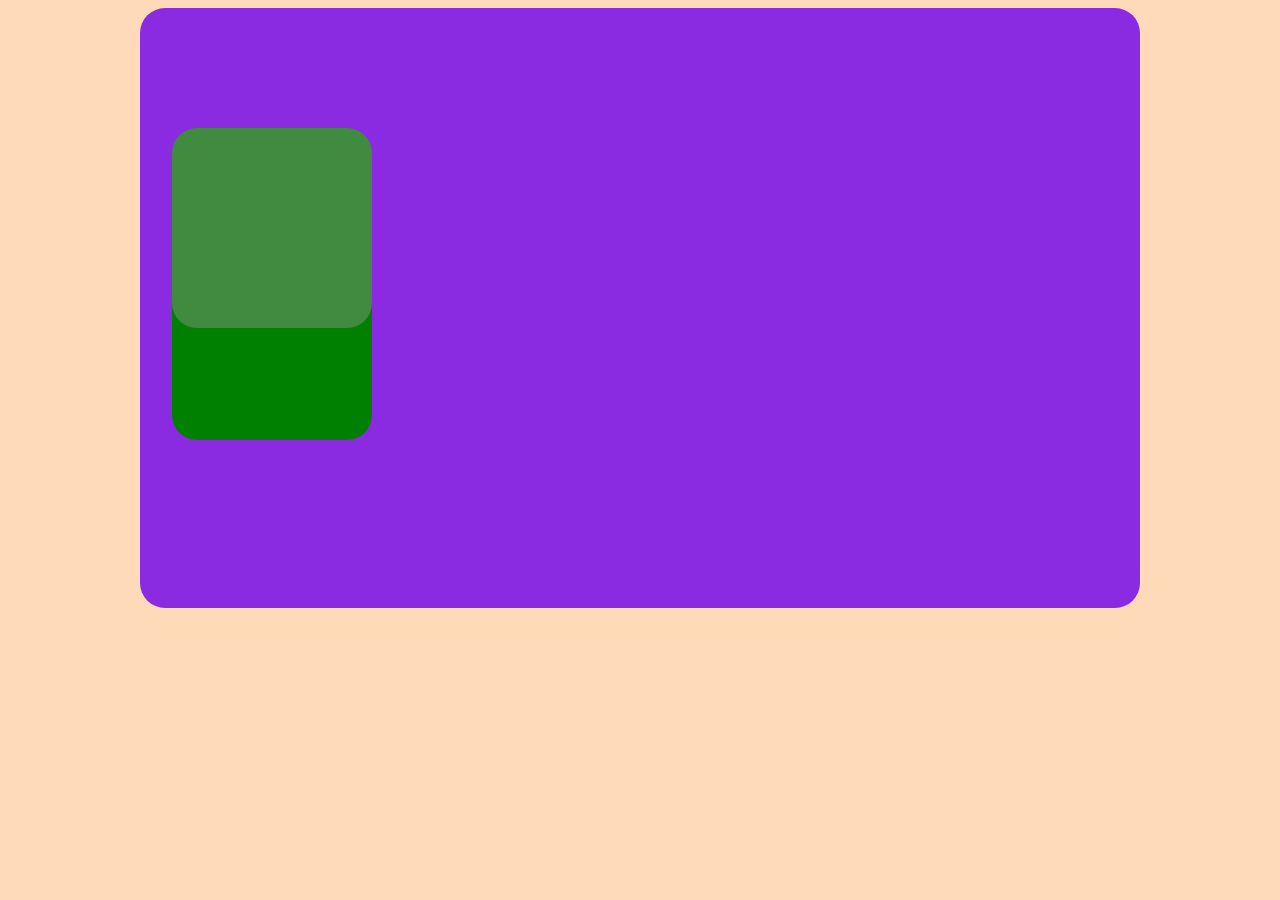
==== index.html @ 0c93285c "step1" ====
<!DOCTYPE html>
<html>
    <head>
        <meta charset="utf-8">
        <title></title>
        <link rel="stylesheet" href="css\style.css">
    </head>

    <body>
    
    <div class="bigbox">
        <div class="box1"><p class="boxp1"></p></div>
        <div class="box2"><p class="boxp2"></p></div>



        <!--
        <div class="box3"><p class="boxp3"></p></div>
        <div class="box4"><p class="boxp4"></p></div>
        <div class="box5"><p class="boxp5"></p></div>
        <div class="box6"><p class="boxp6"></p></div>
        <div class="box7"><p class="boxp7"></p></div>
        <div class="box8"><p class="boxp8"></p></div>
        <div class="box9"><p class="boxp9"></p></div>
        <div class="box10"><p class="boxp10"></p></div>
        <div class="box11"><p class="boxp11"></p></div>
        <div class="box12"><p class="boxp12"></p></div>
        <div class="box13"><p class="boxp13"></p></div>
        <div class="box14"><p class="boxp14"></p></div>-->
     
    </div>  
    </body>
</html>
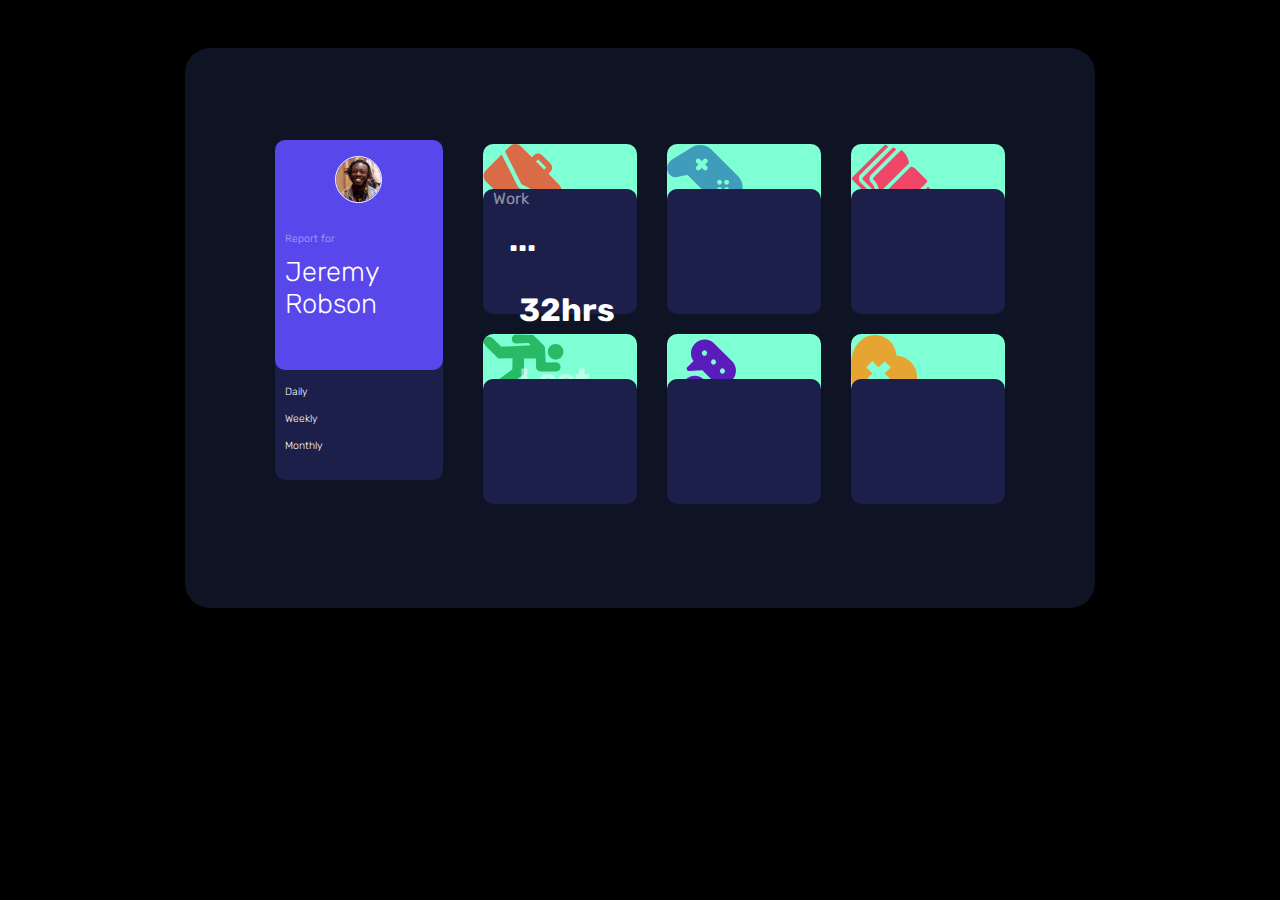
==== commit ce101fe5: "almostdone" ====
--- a/index.html
+++ b/index.html
@@ -1,33 +1,60 @@
 <!DOCTYPE html>
-<html>
+<html lang="en">
     <head>
-        <meta charset="utf-8">
-        <title></title>
-        <link rel="stylesheet" href="css\style.css">
+  <meta charset="UTF-8">
+  <meta name="viewport" content="width=device-width, initial-scale=1.0"> <!-- displays site properly based on user's device -->
+  <link rel="icon" type="image/png" sizes="32x32" href="sources\images\favicon-32x32.png">
+  <title>Frontend Mentor | Time tracking dashboard</title>
+  <link rel="stylesheet" href="css\style.css">
+  <link rel="preconnect" href="https://fonts.googleapis.com">
+<link rel="preconnect" href="https://fonts.gstatic.com" crossorigin>
+<link href="https://fonts.googleapis.com/css2?family=Rubik:wght@300;400;500&display=swap" rel="stylesheet">
     </head>
 
     <body>
     
-    <div class="bigbox">
-        <div class="box1"><p class="boxp1"></p></div>
-        <div class="box2"><p class="boxp2"></p></div>
+        <div class="bigbox">
 
-
-
-        <!--
-        <div class="box3"><p class="boxp3"></p></div>
-        <div class="box4"><p class="boxp4"></p></div>
-        <div class="box5"><p class="boxp5"></p></div>
-        <div class="box6"><p class="boxp6"></p></div>
-        <div class="box7"><p class="boxp7"></p></div>
-        <div class="box8"><p class="boxp8"></p></div>
-        <div class="box9"><p class="boxp9"></p></div>
-        <div class="box10"><p class="boxp10"></p></div>
-        <div class="box11"><p class="boxp11"></p></div>
-        <div class="box12"><p class="boxp12"></p></div>
-        <div class="box13"><p class="boxp13"></p></div>
-        <div class="box14"><p class="boxp14"></p></div>-->
-     
-    </div>  
-    </body>
-</html>+            <div class="bigbox1">
+                <div class="box1 frontbox allbox1"><p class="boxp1 btp sm bmr">Daily
+                <p class="sm bmr">Weekly</p><p class="sm bmr">Monthly</p></div>
+                <div class="box2 backbox allbox1">
+                    <img class="photo" src="sources\images\image-jeremy.png" alt="" height=45rem>
+                    <p class="boxp2 sm op">Report for
+                    </p><p class="titles">Jeremy Robson</p></div>
+            </div>
+            
+            <div class="bigbox2">
+                <div class="bigbox21">
+                    <div class="box4 backbox2 allbox2"><p class="boxp4"></p>
+                        <img src="sources\images\icon-work.svg" alt=""></div>
+                    <div class="box3 frontbox2 allbox2">
+                        <p class="op">Work</h1><h1 class="up">...</p><p class="boxp3">32hrs </p><p class="op">
+                        Last week - 36hrs</p></div>
+                </div><div class="bigbox21">
+                    <div class="box6 backbox2 allbox2"><p class="boxp6"></p>
+                        <img src="sources\images\icon-play.svg" alt=""></div>
+                    <div class="box5 frontbox2 allbox2" class="color"><p class="boxp5"></p></div>
+                    
+                
+                </div><div class="bigbox21">
+                    <div class="box8 backbox2 allbox2"><p class="boxp8"></p><img src="sources\images\icon-study.svg" alt=""></div>
+                    <div class="box7 frontbox2 allbox2"><p class="boxp7"></p></div>
+                </div><div class="bigbox21">
+                    <div class="box9 backbox2 allbox2"><p class="boxp9"></p><img src="sources\images\icon-exercise.svg" alt=""></div>
+                    <div class="box10 frontbox2 allbox2"><p class="boxp10"></p></div>
+                    
+                
+                </div><div class="bigbox21">
+                    <div class="box11 backbox2 allbox2"><p class="boxp11"></p><img src="sources\images\icon-social.svg" alt=""></div>
+                    <div class="box12 frontbox2 allbox2"><p class="boxp12"></p></div>      
+                </div><div class="bigbox21">                    
+                    <div class="box13 backbox2 allbox2"><p class="boxp13"></p><img src="sources\images\icon-self-care.svg" alt=""></div>
+                    <div class="box14 frontbox2 allbox2"><p class="boxp14"></p></div>
+                
+               
+                
+            </div>
+        </div>
+    
+    </body>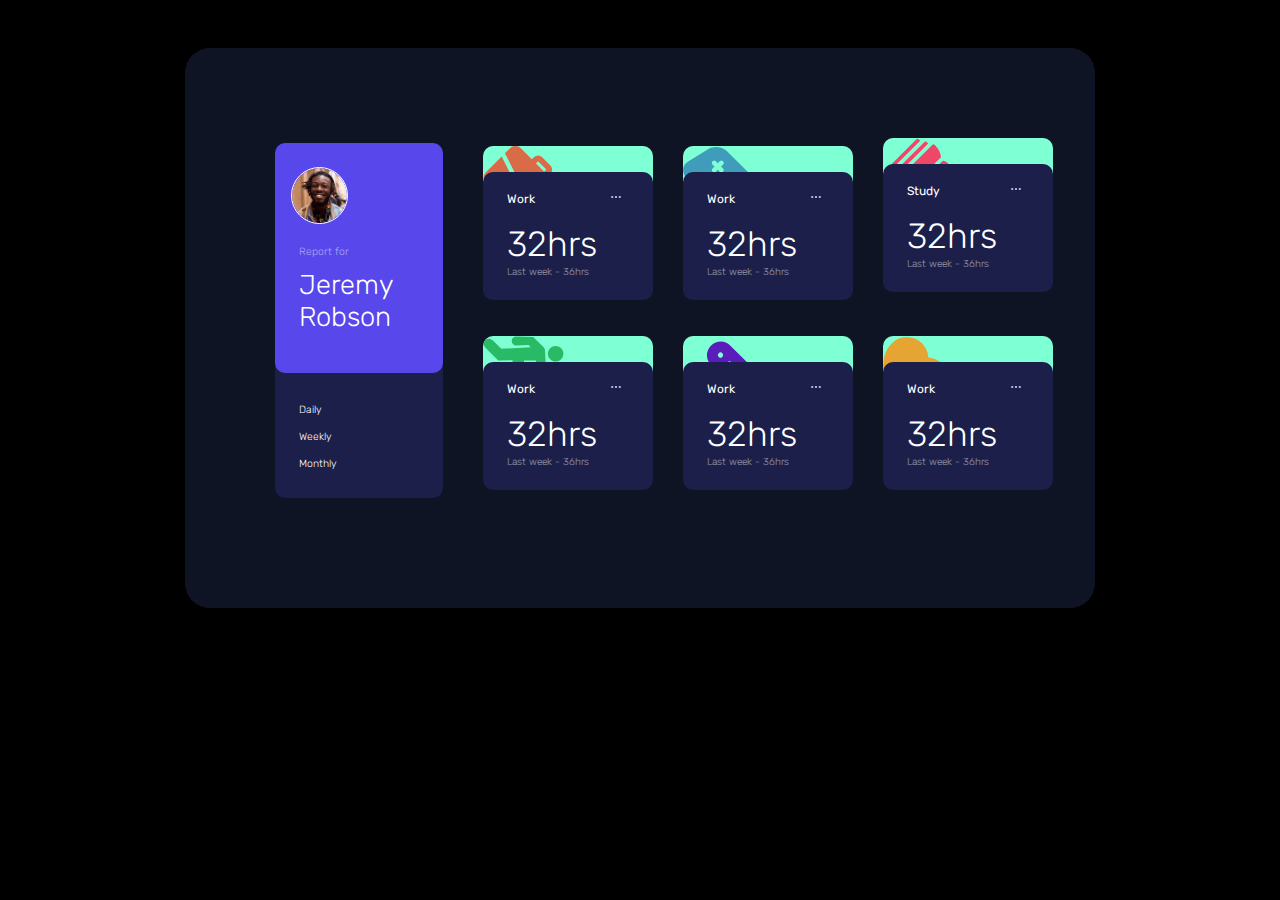
==== commit a431b66f: "almostdone" ====
--- a/index.html
+++ b/index.html
@@ -2,7 +2,7 @@
 <html lang="en">
     <head>
   <meta charset="UTF-8">
-  <meta name="viewport" content="width=device-width, initial-scale=1.0"> <!-- displays site properly based on user's device -->
+  <meta name="viewport" content="width=device-width, initial-scale=1.0">
   <link rel="icon" type="image/png" sizes="32x32" href="sources\images\favicon-32x32.png">
   <title>Frontend Mentor | Time tracking dashboard</title>
   <link rel="stylesheet" href="css\style.css">
@@ -19,7 +19,7 @@
                 <div class="box1 frontbox allbox1"><p class="boxp1 btp sm bmr">Daily
                 <p class="sm bmr">Weekly</p><p class="sm bmr">Monthly</p></div>
                 <div class="box2 backbox allbox1">
-                    <img class="photo" src="sources\images\image-jeremy.png" alt="" height=45rem>
+                    <img class="photo" src="sources\images\image-jeremy.png" alt="" height=55rem>
                     <p class="boxp2 sm op">Report for
                     </p><p class="titles">Jeremy Robson</p></div>
             </div>
@@ -29,28 +29,44 @@
                     <div class="box4 backbox2 allbox2"><p class="boxp4"></p>
                         <img src="sources\images\icon-work.svg" alt=""></div>
                     <div class="box3 frontbox2 allbox2">
-                        <p class="op">Work</h1><h1 class="up">...</p><p class="boxp3">32hrs </p><p class="op">
+                        <p class="task">Work</p><img class="dot" src="sources\images\icon-ellipsis.svg" alt="" width="10px">
+                        <p class="hrs">32hrs </p><p class="lst">
                         Last week - 36hrs</p></div>
                 </div><div class="bigbox21">
                     <div class="box6 backbox2 allbox2"><p class="boxp6"></p>
                         <img src="sources\images\icon-play.svg" alt=""></div>
-                    <div class="box5 frontbox2 allbox2" class="color"><p class="boxp5"></p></div>
+                    <div class="box5 frontbox2 allbox2"><p class="task">Work</p><img class="dot" src="sources\images\icon-ellipsis.svg" alt="" width="10px">
+                        <p class="hrs">32hrs </p><p class="lst">
+                        Last week - 36hrs</p></div>
+                    
                     
                 
                 </div><div class="bigbox21">
-                    <div class="box8 backbox2 allbox2"><p class="boxp8"></p><img src="sources\images\icon-study.svg" alt=""></div>
-                    <div class="box7 frontbox2 allbox2"><p class="boxp7"></p></div>
-                </div><div class="bigbox21">
+                    <div class="box8 backbox2 allbox2">
+                        <img src="sources\images\icon-study.svg" alt=""></div>                
+                <div class="box7 frontbox2 allbox2"><p class="task">Study</p><img class="dot" src="sources\images\icon-ellipsis.svg" alt="" width="10px">
+                    <p class="hrs">32hrs </p><p class="lst">
+                    Last week - 36hrs</p></div>
+                </div>
+                
+                
+                <div class="bigbox21">
                     <div class="box9 backbox2 allbox2"><p class="boxp9"></p><img src="sources\images\icon-exercise.svg" alt=""></div>
-                    <div class="box10 frontbox2 allbox2"><p class="boxp10"></p></div>
+                    <div class="box10 frontbox2 allbox2"><p class="task">Work</p><img class="dot" src="sources\images\icon-ellipsis.svg" alt="" width="10px">
+                        <p class="hrs">32hrs </p><p class="lst">
+                        Last week - 36hrs</p></div>
                     
                 
                 </div><div class="bigbox21">
                     <div class="box11 backbox2 allbox2"><p class="boxp11"></p><img src="sources\images\icon-social.svg" alt=""></div>
-                    <div class="box12 frontbox2 allbox2"><p class="boxp12"></p></div>      
+                    <div class="box12 frontbox2 allbox2"><p class="task">Work</p><img class="dot" src="sources\images\icon-ellipsis.svg" alt="" width="10px">
+                        <p class="hrs">32hrs </p><p class="lst">
+                        Last week - 36hrs</p></div>      
                 </div><div class="bigbox21">                    
                     <div class="box13 backbox2 allbox2"><p class="boxp13"></p><img src="sources\images\icon-self-care.svg" alt=""></div>
-                    <div class="box14 frontbox2 allbox2"><p class="boxp14"></p></div>
+                    <div class="box14 frontbox2 allbox2"><p class="task">Work</p><img class="dot" src="sources\images\icon-ellipsis.svg" alt="" width="10px">
+                        <p class="hrs">32hrs </p><p class="lst">
+                        Last week - 36hrs</p></div>
                 
                
                 
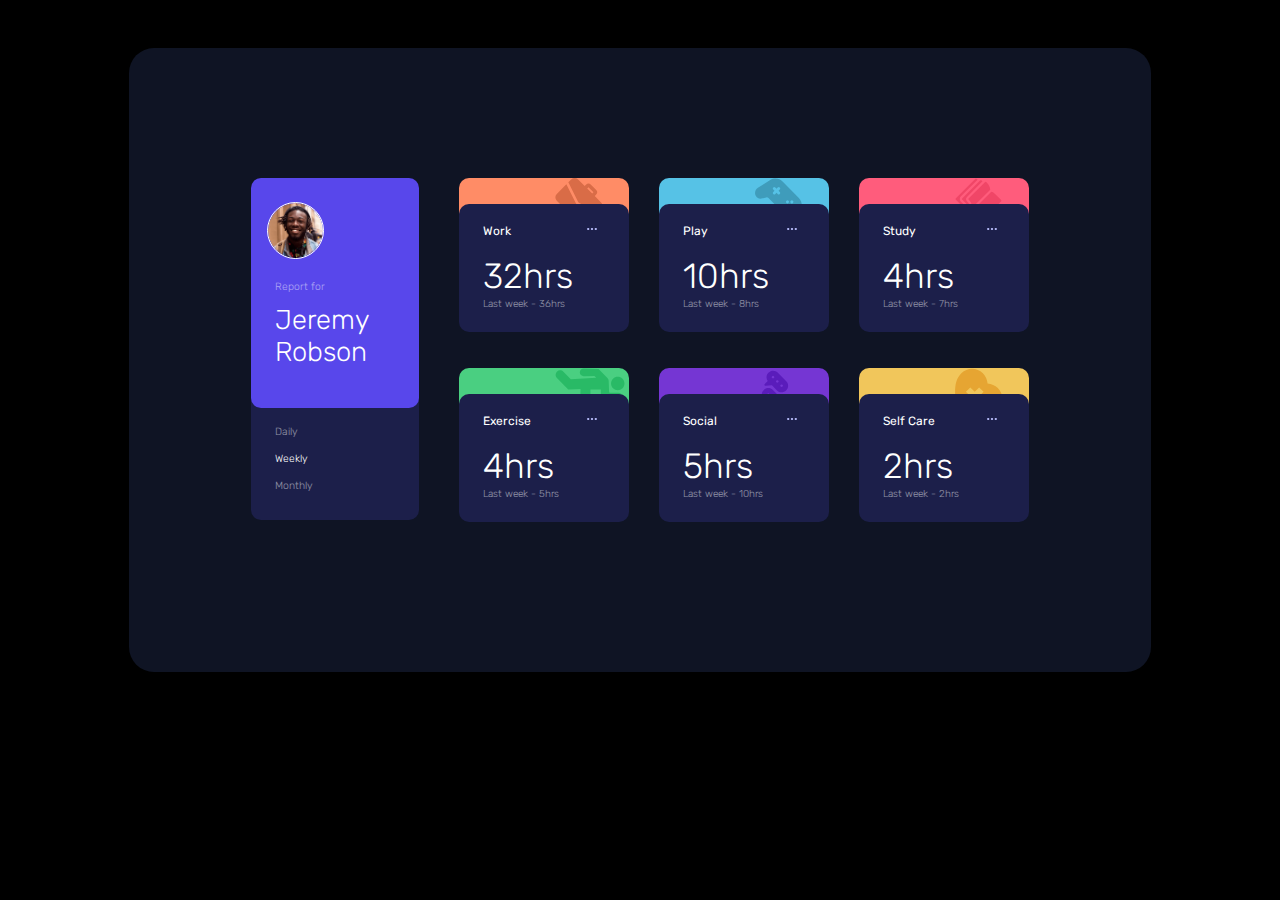
==== commit fec28b1f: "completed" ====
--- a/index.html
+++ b/index.html
@@ -16,8 +16,8 @@
         <div class="bigbox">
 
             <div class="bigbox1">
-                <div class="box1 frontbox allbox1"><p class="boxp1 btp sm bmr">Daily
-                <p class="sm bmr">Weekly</p><p class="sm bmr">Monthly</p></div>
+                <div class="box1 frontbox allbox1"><p class="boxp1 btp sm bmr op">Daily
+                <p class="sm bmr">Weekly</p><p class="sm bmr op">Monthly</p></div>
                 <div class="box2 backbox allbox1">
                     <img class="photo" src="sources\images\image-jeremy.png" alt="" height=55rem>
                     <p class="boxp2 sm op">Report for
@@ -27,46 +27,40 @@
             <div class="bigbox2">
                 <div class="bigbox21">
                     <div class="box4 backbox2 allbox2"><p class="boxp4"></p>
-                        <img src="sources\images\icon-work.svg" alt=""></div>
+                        <img class="img" src="sources\images\icon-work.svg" alt=""></div>
                     <div class="box3 frontbox2 allbox2">
                         <p class="task">Work</p><img class="dot" src="sources\images\icon-ellipsis.svg" alt="" width="10px">
                         <p class="hrs">32hrs </p><p class="lst">
                         Last week - 36hrs</p></div>
                 </div><div class="bigbox21">
-                    <div class="box6 backbox2 allbox2"><p class="boxp6"></p>
-                        <img src="sources\images\icon-play.svg" alt=""></div>
-                    <div class="box5 frontbox2 allbox2"><p class="task">Work</p><img class="dot" src="sources\images\icon-ellipsis.svg" alt="" width="10px">
-                        <p class="hrs">32hrs </p><p class="lst">
-                        Last week - 36hrs</p></div>
+                    <div class="box6 backbox2 allbox2"><p class="boxp6"></p><img class="img" src="sources\images\icon-play.svg" alt=""></div>
+                    <div class="box5 frontbox2 allbox2"><p class="task">Play</p><img class="dot" src="sources\images\icon-ellipsis.svg" alt="" width="10px">
+                        <p class="hrs">10hrs </p><p class="lst">
+                        Last week - 8hrs</p></div>
                     
+                    </div><div class="bigbox21">
+                        <div class="box8 backbox2 allbox2"><p class="boxp9"></p><img class="img" src="sources\images\icon-study.svg" alt=""></div>
+                        <div class="box7 frontbox2 allbox2"><p class="task">Study</p><img class="dot" src="sources\images\icon-ellipsis.svg" alt="" width="10px">
+                            <p class="hrs">4hrs </p><p class="lst">
+                            Last week - 7hrs</p></div>    
+                
+                </div><div class="bigbox21">
+                    <div class="box9 backbox2 allbox2"><p class="boxp9"></p><img class="img" src="sources\images\icon-exercise.svg" alt=""></div>
+                    <div class="box10 frontbox2 allbox2"><p class="task">Exercise</p><img class="dot" src="sources\images\icon-ellipsis.svg" alt="" width="10px">
+                        <p class="hrs">4hrs </p><p class="lst">
+                        Last week - 5hrs</p></div>
                     
                 
                 </div><div class="bigbox21">
-                    <div class="box8 backbox2 allbox2">
-                        <img src="sources\images\icon-study.svg" alt=""></div>                
-                <div class="box7 frontbox2 allbox2"><p class="task">Study</p><img class="dot" src="sources\images\icon-ellipsis.svg" alt="" width="10px">
-                    <p class="hrs">32hrs </p><p class="lst">
-                    Last week - 36hrs</p></div>
-                </div>
-                
-                
-                <div class="bigbox21">
-                    <div class="box9 backbox2 allbox2"><p class="boxp9"></p><img src="sources\images\icon-exercise.svg" alt=""></div>
-                    <div class="box10 frontbox2 allbox2"><p class="task">Work</p><img class="dot" src="sources\images\icon-ellipsis.svg" alt="" width="10px">
-                        <p class="hrs">32hrs </p><p class="lst">
-                        Last week - 36hrs</p></div>
-                    
-                
-                </div><div class="bigbox21">
-                    <div class="box11 backbox2 allbox2"><p class="boxp11"></p><img src="sources\images\icon-social.svg" alt=""></div>
-                    <div class="box12 frontbox2 allbox2"><p class="task">Work</p><img class="dot" src="sources\images\icon-ellipsis.svg" alt="" width="10px">
-                        <p class="hrs">32hrs </p><p class="lst">
-                        Last week - 36hrs</p></div>      
+                    <div class="box11 backbox2 allbox2"><p class="boxp11"></p><img class="img" src="sources\images\icon-social.svg" alt=""></div>
+                    <div class="box12 frontbox2 allbox2"><p class="task">Social</p><img class="dot" src="sources\images\icon-ellipsis.svg" alt="" width="10px">
+                        <p class="hrs">5hrs </p><p class="lst">
+                        Last week - 10hrs</p></div>      
                 </div><div class="bigbox21">                    
-                    <div class="box13 backbox2 allbox2"><p class="boxp13"></p><img src="sources\images\icon-self-care.svg" alt=""></div>
-                    <div class="box14 frontbox2 allbox2"><p class="task">Work</p><img class="dot" src="sources\images\icon-ellipsis.svg" alt="" width="10px">
-                        <p class="hrs">32hrs </p><p class="lst">
-                        Last week - 36hrs</p></div>
+                    <div class="box13 backbox2 allbox2"><p class="boxp13"></p><img class="img" src="sources\images\icon-self-care.svg" alt=""></div>
+                    <div class="box14 frontbox2 allbox2"><p class="task">Self Care</p><img class="dot" src="sources\images\icon-ellipsis.svg" alt="" width="10px">
+                        <p class="hrs">2hrs </p><p class="lst">
+                        Last week - 2hrs</p></div>
                 
                
                 
